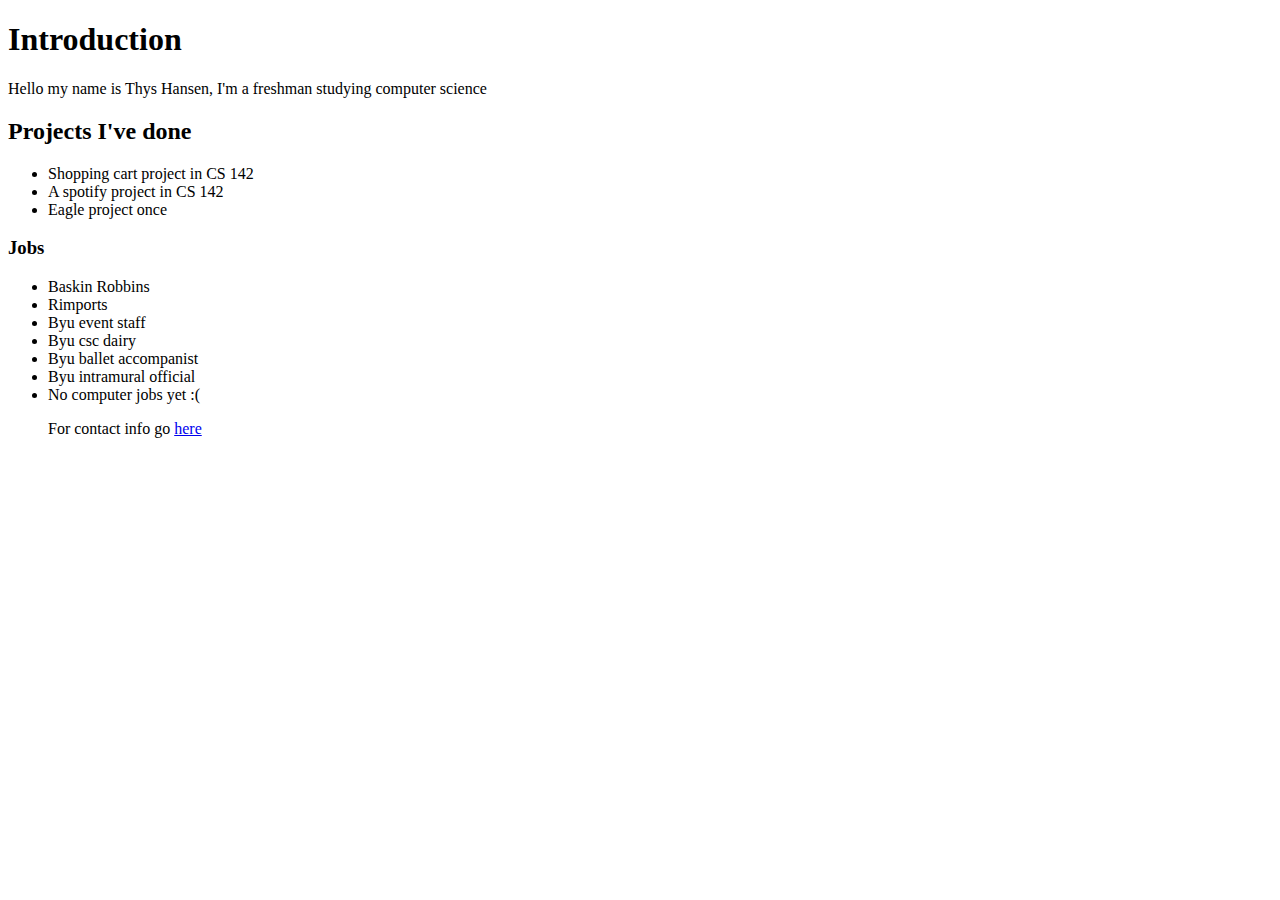
==== index.html @ f527a244 "Update index.html" ====
<!DOCTYPE html>
<html>
	<head>
		<title>This is me</title>
	</head>
	<body>
		<h1>Introduction</h1>
		<p>Hello my name is Thys Hansen, I'm a freshman studying computer science</p>
		<h2>Projects I've done</h2>
				<ul>
					<li>Shopping cart project in CS 142 </li>
					<li>A spotify project in CS 142 </li>
					<li>Eagle project once</li>
				</ul>
		<h3>Jobs</h3>
				<ul>
					<li>Baskin Robbins</li>
					<li>Rimports</li>
					<li>Byu event staff</li>
					<li>Byu csc dairy</li>
					<li>Byu ballet accompanist</li>
					<li>Byu intramural official</li>
					<li>No computer jobs yet :(</li>
		<hl>

		<p>For contact info go <a href='contact.html'>here</a></p>
	</body>
</html>
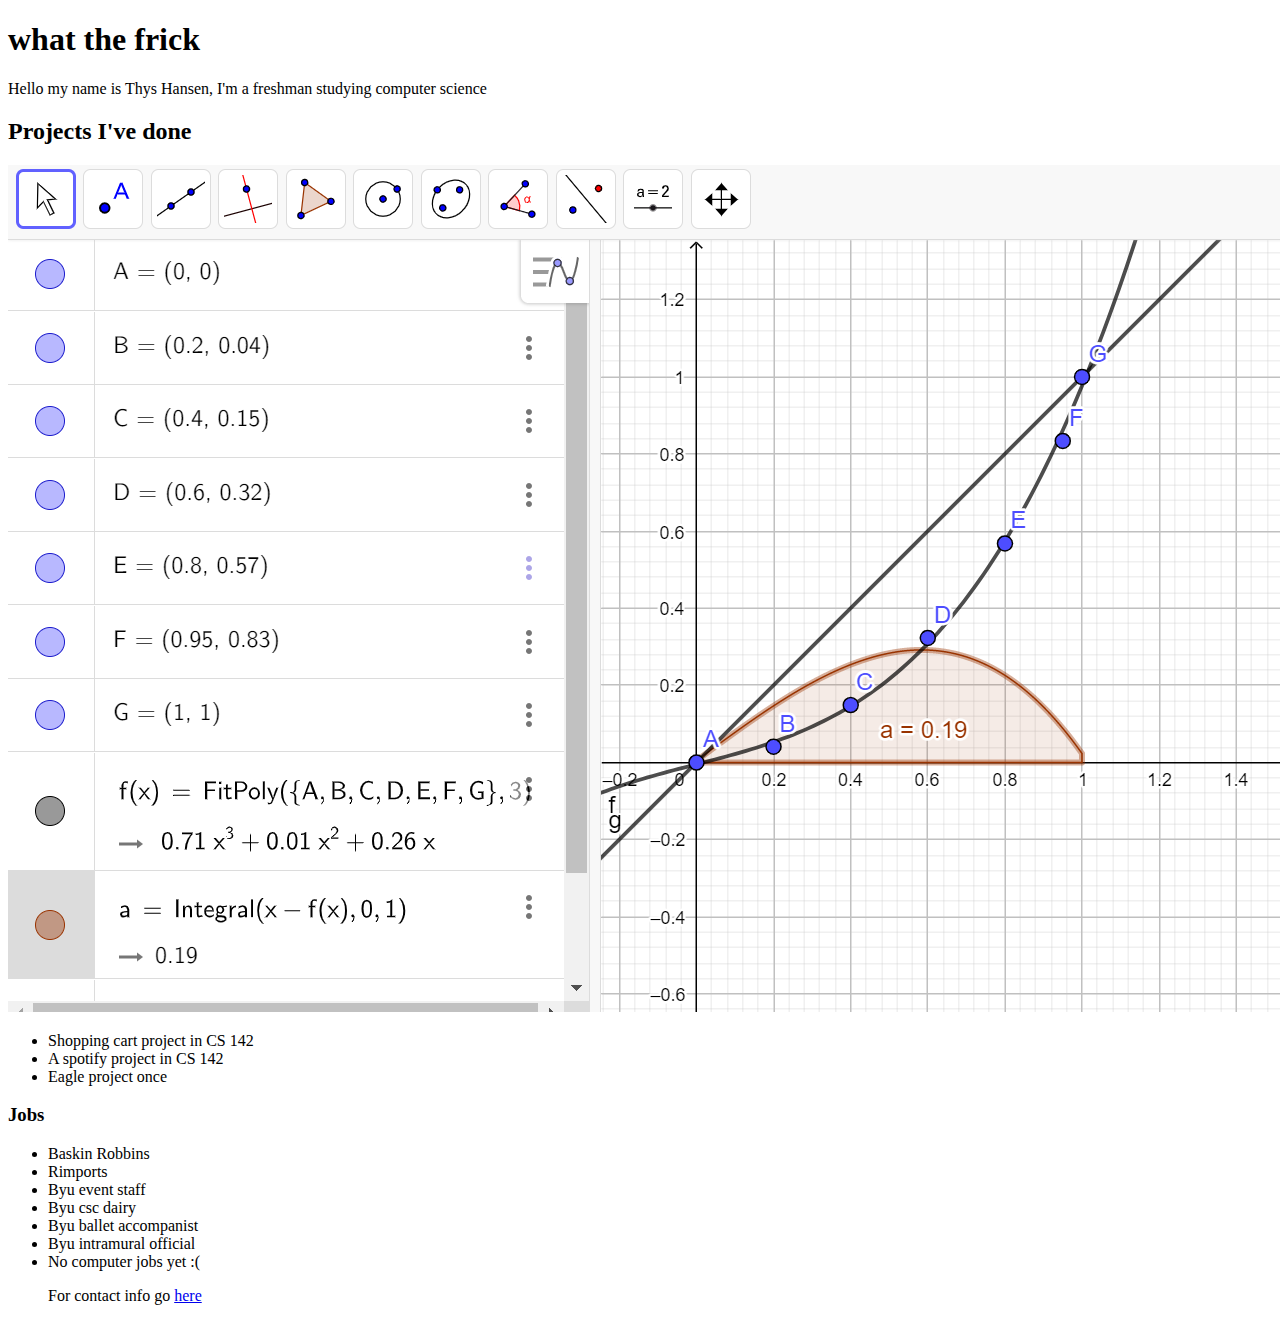
==== commit d3babf81: "sup" ====
--- a/index.html
+++ b/index.html
@@ -1,12 +1,13 @@
 <!DOCTYPE html>
 <html>
 	<head>
-		<title>This is me</title>
+		<title>Mckay is gay</title>
 	</head>
 	<body>
-		<h1>Introduction</h1>
+		<h1>what the frick</h1>
 		<p>Hello my name is Thys Hansen, I'm a freshman studying computer science</p>
 		<h2>Projects I've done</h2>
+		<img src = '.\number 4.PNG' />
 				<ul>
 					<li>Shopping cart project in CS 142 </li>
 					<li>A spotify project in CS 142 </li>
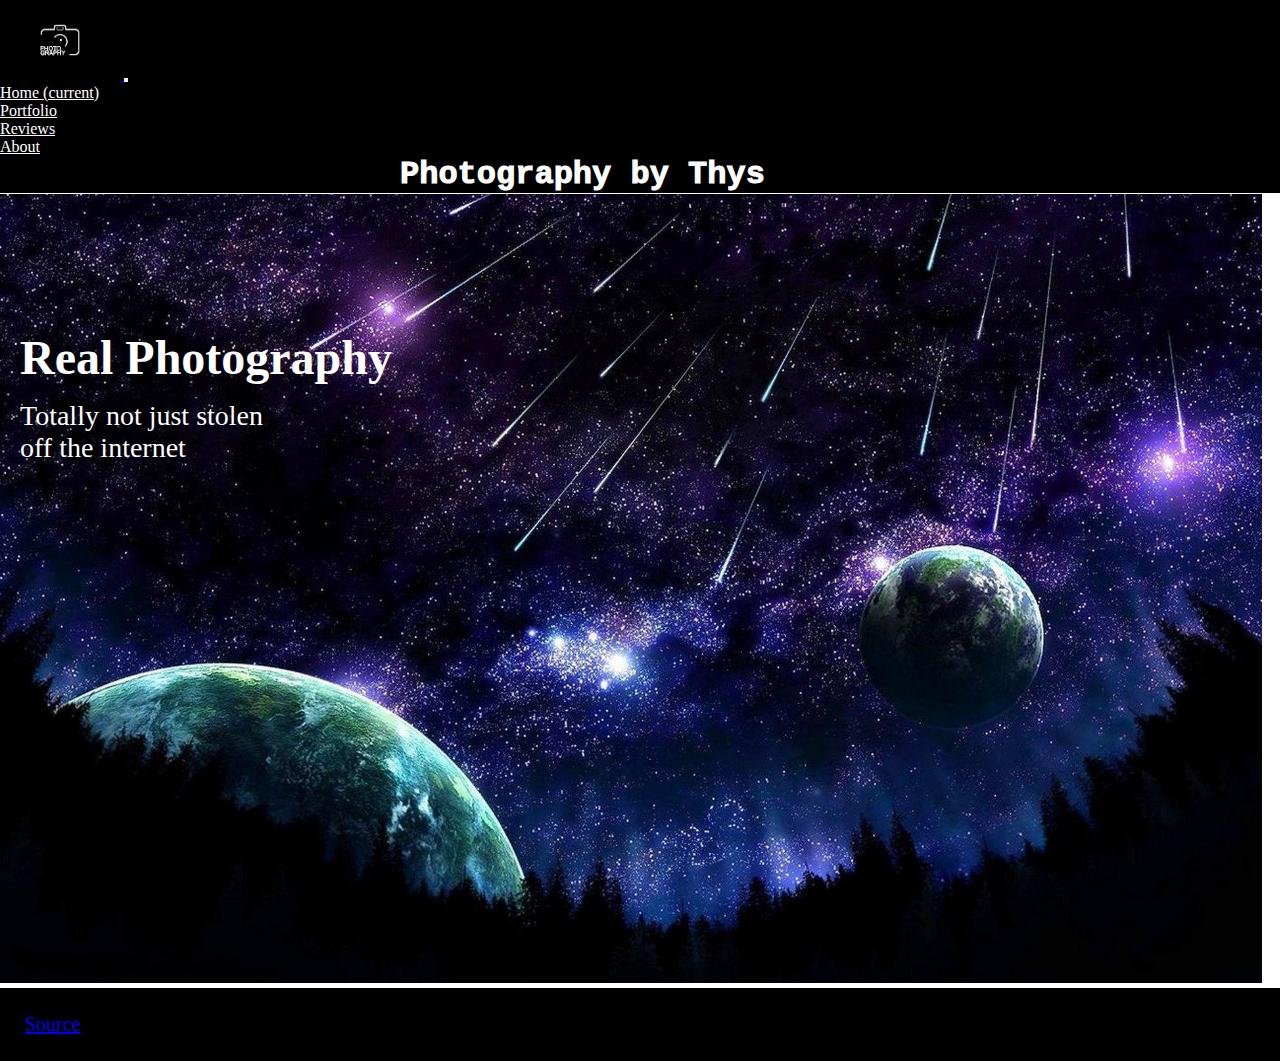
==== commit 0daf6e78: "home page" ====
--- a/index.html
+++ b/index.html
@@ -1,29 +1,53 @@
 <!DOCTYPE html>
-<html>
+<html lang = 'en'>
 	<head>
-		<title>Mckay is gay</title>
-	</head>
+		<meta charset="utf-8">
+		<meta name = "viewport" content = "width=device-width, initial-scale=1, shrink-to-fit=no">
+		<link rel="stylesheet" href="https://stackpath.bootstrapcdn.com/bootstrap/4.1.3/css/bootstrap.min.css" integrity="sha384-MCw98/SFnGE8fJT3GXwEOngsV7Zt27NXFoaoApmYm81iuXoPkFOJwJ8ERdknLPMO" crossorigin="anonymous">
+		<link rel="stylesheet" href="/styles.css" />
+		<title>Photography by Thys</title>
+	  </head>
 	<body>
-		<h1>what the frick</h1>
-		<p>Hello my name is Thys Hansen, I'm a freshman studying computer science</p>
-		<h2>Projects I've done</h2>
-		<img src = '.\number 4.PNG' />
-				<ul>
-					<li>Shopping cart project in CS 142 </li>
-					<li>A spotify project in CS 142 </li>
-					<li>Eagle project once</li>
+			<nav class="navbar navbar-expand-lg navbar-dark .navbar-nav .nav-link:focus bg-dark">
+				<a class="navbar-brand" href="#"><img src = '[data-uri]' width = "120" /> </a>
+				<button class="navbar-toggler" type="button" data-toggle="collapse" data-target="#navbarNav" aria-controls="navbarNav" aria-expanded="false" aria-label="Toggle navigation">
+				<span class="navbar-toggler-icon"></span>
+				</button>
+				<div class="collapse navbar-collapse" id="navbarNav">
+				<ul class="navbar-nav">
+					<li class="nav-item active">
+					<a class="nav-link" href="index.html">Home <span class="sr-only">(current)</span></a>
+					</li>
+					<li class="nav-item">
+					<a class="nav-link" href="home.html">Portfolio</a>
+					</li>
+					<li class="nav-item">
+					<a class="nav-link" href="contact.html">Reviews</a>
+					</li>
+					<li class="nav-item">
+					<a class="nav-link disabled" href="about.html">About</a>
+					</li>
+					<div class = "joe">
+						<p>Photography by Thys</p>
+					</div>
 				</ul>
-		<h3>Jobs</h3>
-				<ul>
-					<li>Baskin Robbins</li>
-					<li>Rimports</li>
-					<li>Byu event staff</li>
-					<li>Byu csc dairy</li>
-					<li>Byu ballet accompanist</li>
-					<li>Byu intramural official</li>
-					<li>No computer jobs yet :(</li>
-		<hl>
+				</div>
+			</nav>
+			<div class="background">
+				<img src = "images/space.jpg" height= 789px>
+			</div>
+			<h1 class = "content">
+				Real Photography
+			</h1>
+			<p class = "not-stolen">
+				Totally not just stolen<br> off the internet
+			</p>
+			<div class = "footer">
+				<p><a href="https://github.com/watathys/portfolio.git">Source</a></a></p>
+			</div>
+		  <script src="https://code.jquery.com/jquery-3.3.1.slim.min.js" integrity="sha384-q8i/X+965DzO0rT7abK41JStQIAqVgRVzpbzo5smXKp4YfRvH+8abtTE1Pi6jizo" crossorigin="anonymous"></script>
+  <script src="https://cdnjs.cloudflare.com/ajax/libs/popper.js/1.14.3/umd/popper.min.js" integrity="sha384-ZMP7rVo3mIykV+2+9J3UJ46jBk0WLaUAdn689aCwoqbBJiSnjAK/l8WvCWPIPm49" crossorigin="anonymous"></script>
+  <script src="https://stackpath.bootstrapcdn.com/bootstrap/4.1.3/js/bootstrap.min.js" integrity="sha384-ChfqqxuZUCnJSK3+MXmPNIyE6ZbWh2IMqE241rYiqJxyMiZ6OW/JmZQ5stwEULTy" crossorigin="anonymous"></script>
+</body>
 
-		<p>For contact info go <a href='contact.html'>here</a></p>
-	</body>
 </html>
--- a/styles.css
+++ b/styles.css
@@ -0,0 +1,61 @@
+ * {
+  margin: 0;
+  padding: 0;
+  box-sizing: border-box;
+}
+.bg-dark
+{
+    background-color: #000000 !important;
+}
+
+.navbar-dark .navbar-nav .nav-link:focus, .navbar-expand-lg, .navbar-dark .navbar-nav .nav-link:hover {
+    color: rgb(43, 36, 36) !important;
+    border: #fff;
+  }
+  
+  .navbar-dark .navbar-nav .nav-link
+  {
+    color: rgb(255, 255, 255) !important;
+    font-size: 100% !important;
+  }
+
+  .joe
+  {
+      font-family:'Courier New', Courier, monospace;
+      font-weight: 1000;
+      font-size: 200%;
+      color: #fff;
+      padding-left: 400px;
+  }
+  .background
+  {
+      position: relative;
+      padding-top: 1px;
+  }
+
+  .content
+  {
+      color: #fff;
+      top: 330px;
+      left: 20px;
+      font-size: 300%;
+      position: absolute;
+  }
+
+  .not-stolen
+  {
+      position: absolute;
+      color: #fff;
+      top: 400px;
+      left: 20px;
+      font-size: 175%;
+  }
+
+  .footer
+  {
+      font-size: 20px;
+      padding: 25px;
+    color: black;
+    background-color: black;
+    margin-top: 1px;
+  }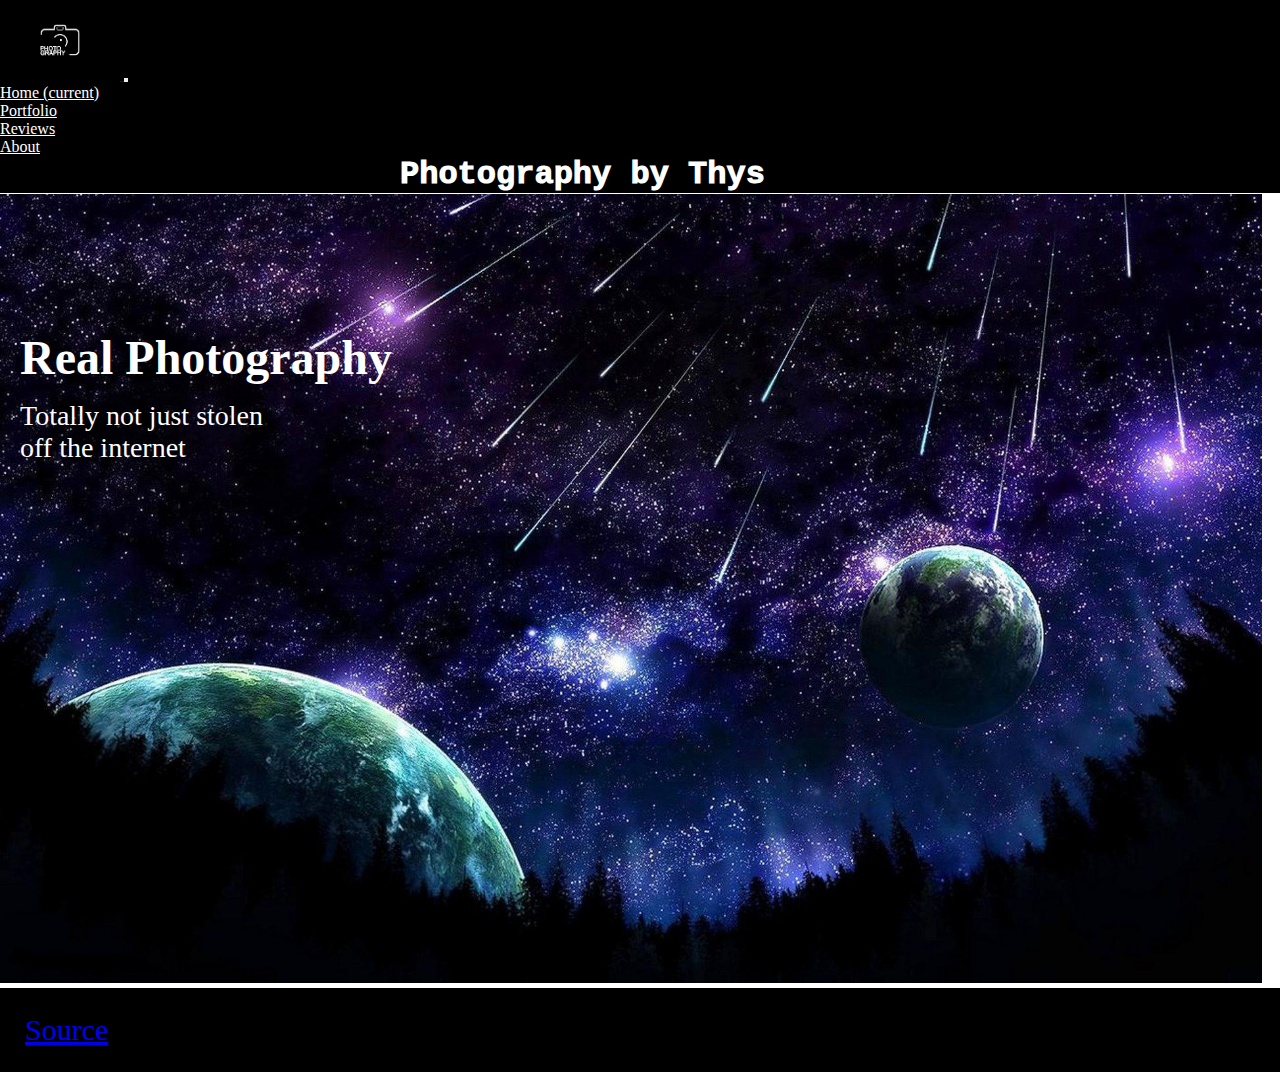
==== commit 5cb959c3: "hey now" ====
--- a/index.html
+++ b/index.html
@@ -4,7 +4,7 @@
 		<meta charset="utf-8">
 		<meta name = "viewport" content = "width=device-width, initial-scale=1, shrink-to-fit=no">
 		<link rel="stylesheet" href="https://stackpath.bootstrapcdn.com/bootstrap/4.1.3/css/bootstrap.min.css" integrity="sha384-MCw98/SFnGE8fJT3GXwEOngsV7Zt27NXFoaoApmYm81iuXoPkFOJwJ8ERdknLPMO" crossorigin="anonymous">
-		<link rel="stylesheet" href="/styles.css" />
+		<link rel="stylesheet" href="home-styles.css" />
 		<title>Photography by Thys</title>
 	  </head>
 	<body>
--- a/home-styles.css
+++ b/home-styles.css
@@ -0,0 +1,61 @@
+ * {
+  margin: 0;
+  padding: 0;
+  box-sizing: border-box;
+}
+.bg-dark
+{
+    background-color: #000000 !important;
+}
+
+.navbar-dark .navbar-nav .nav-link:focus, .navbar-expand-lg, .navbar-dark .navbar-nav .nav-link:hover {
+    color: rgb(43, 36, 36) !important;
+    border: #fff;
+  }
+  
+  .navbar-dark .navbar-nav .nav-link
+  {
+    color: rgb(255, 255, 255) !important;
+    font-size: 100% !important;
+  }
+
+  .joe
+  {
+      font-family:'Courier New', Courier, monospace;
+      font-weight: 1000;
+      font-size: 200%;
+      color: #fff;
+      padding-left: 400px;
+  }
+  .background
+  {
+      position: relative;
+      padding-top: 1px;
+  }
+
+  .content
+  {
+      color: #fff;
+      top: 330px;
+      left: 20px;
+      font-size: 300%;
+      position: absolute;
+  }
+
+  .not-stolen
+  {
+      position: absolute;
+      color: #fff;
+      top: 400px;
+      left: 20px;
+      font-size: 175%;
+  }
+
+  .footer
+  {
+      font-size: 30px;
+      padding: 25px;
+    color: black;
+    background-color: black;
+    margin-top: 1px;
+  }
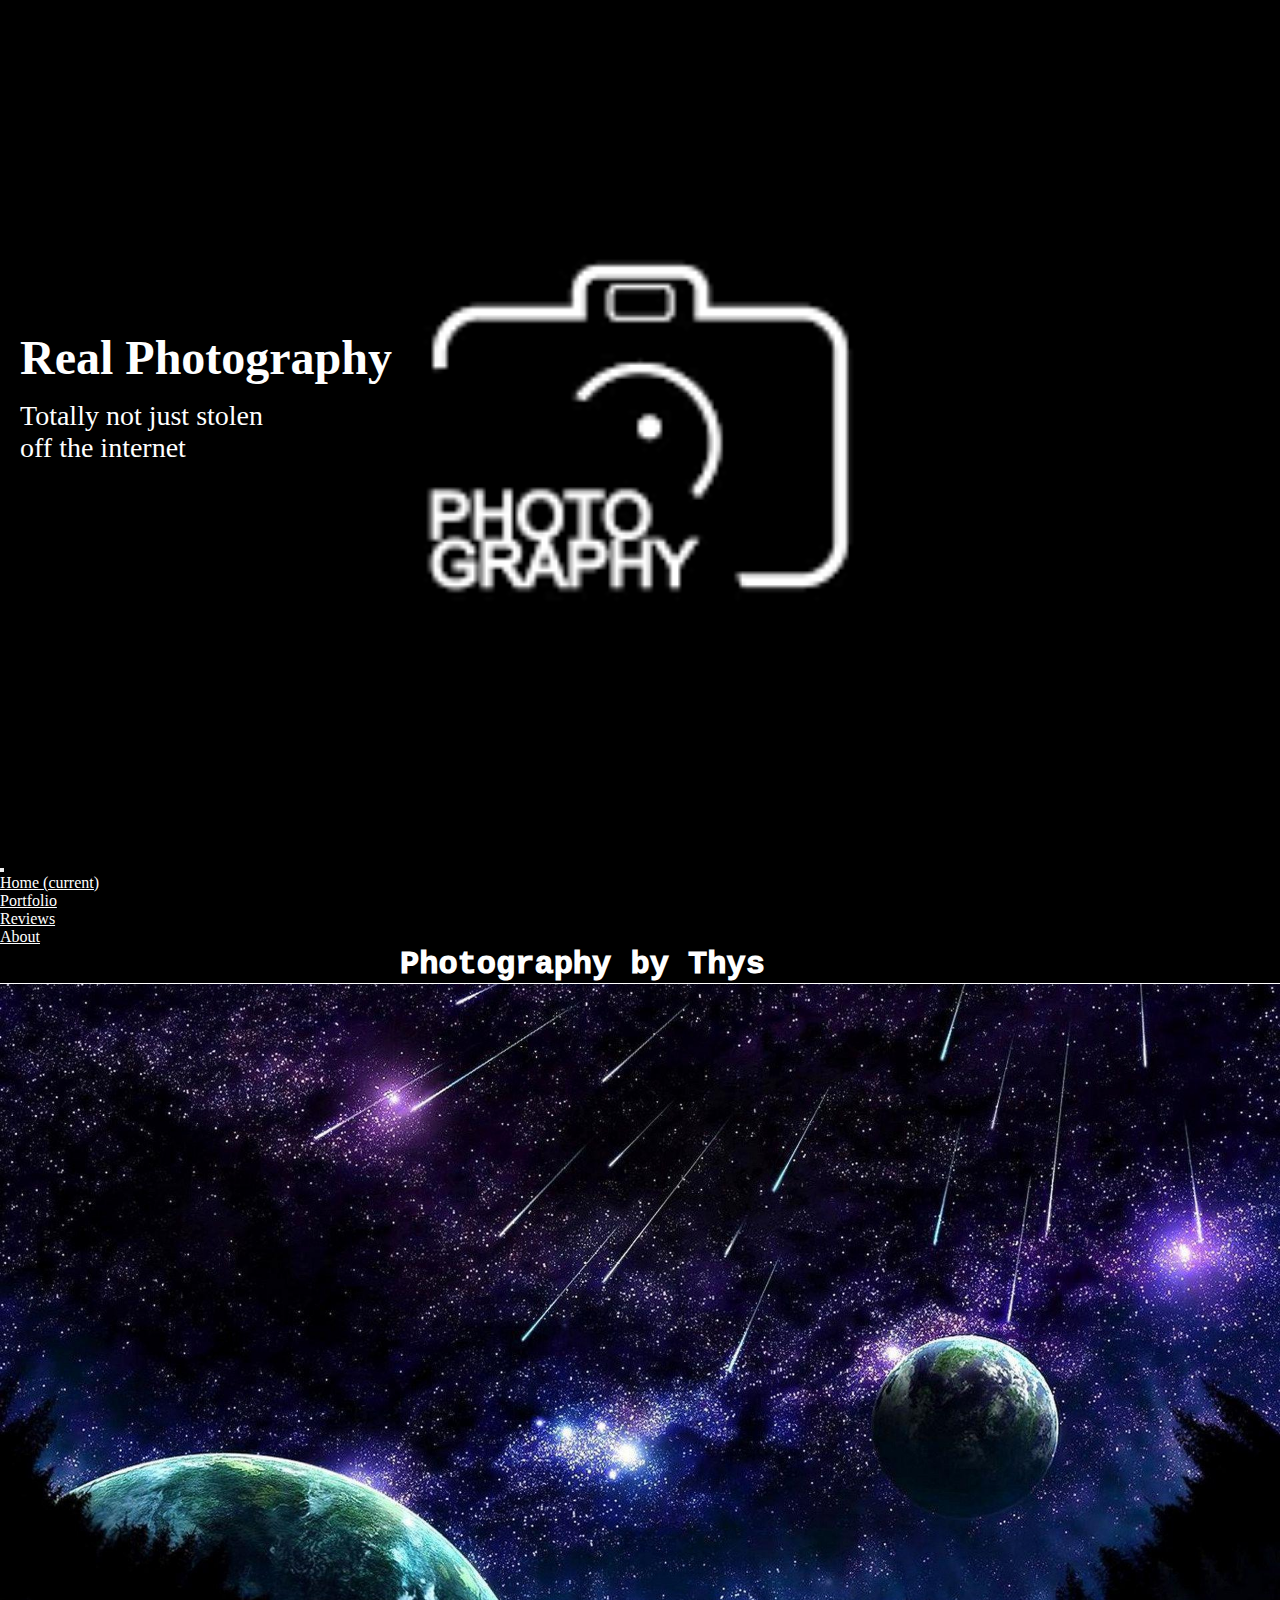
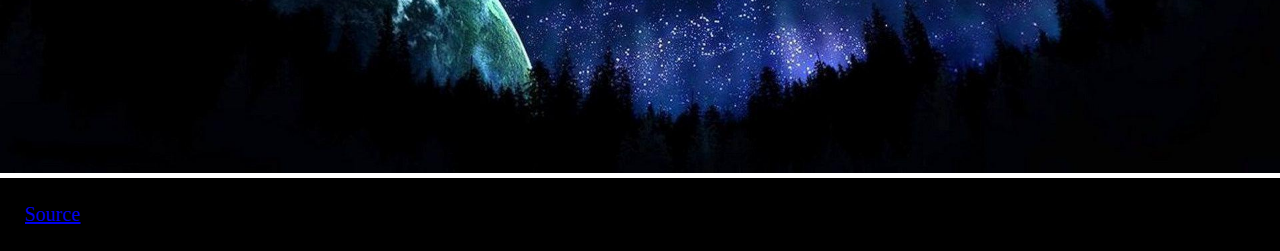
==== commit 9260010e: "l" ====
--- a/index.html
+++ b/index.html
@@ -4,7 +4,7 @@
 		<meta charset="utf-8">
 		<meta name = "viewport" content = "width=device-width, initial-scale=1, shrink-to-fit=no">
 		<link rel="stylesheet" href="https://stackpath.bootstrapcdn.com/bootstrap/4.1.3/css/bootstrap.min.css" integrity="sha384-MCw98/SFnGE8fJT3GXwEOngsV7Zt27NXFoaoApmYm81iuXoPkFOJwJ8ERdknLPMO" crossorigin="anonymous">
-		<link rel="stylesheet" href="home-styles.css" />
+		<link rel="stylesheet" href="styles.css" />
 		<title>Photography by Thys</title>
 	  </head>
 	<body>
--- a/styles.css
+++ b/styles.css
@@ -0,0 +1,67 @@
+ * {
+  margin: 0;
+  padding: 0;
+  box-sizing: border-box;
+}
+.bg-dark
+{
+    background-color: #000000 !important;
+}
+
+.navbar-dark .navbar-nav .nav-link:focus, .navbar-expand-lg, .navbar-dark .navbar-nav .nav-link:hover {
+    color: rgb(43, 36, 36) !important;
+    border: #fff;
+  }
+  
+  .navbar-dark .navbar-nav .nav-link
+  {
+    color: rgb(255, 255, 255) !important;
+    font-size: 100% !important;
+  }
+
+  .joe
+  {
+      font-family:'Courier New', Courier, monospace;
+      font-weight: 1000;
+      font-size: 200%;
+      color: #fff;
+      padding-left: 400px;
+  }
+  .background
+  {
+      position: relative;
+      padding-top: 1px;
+  }
+
+  .content
+  {
+      color: #fff;
+      top: 330px;
+      left: 20px;
+      font-size: 300%;
+      position: absolute;
+  }
+
+  .not-stolen
+  {
+      position: absolute;
+      color: #fff;
+      top: 400px;
+      left: 20px;
+      font-size: 175%;
+  }
+
+  .footer
+  {
+      font-size: 20px;
+      padding: 25px;
+    color: black;
+    background-color: black;
+    margin-top: 1px;
+  }
+
+  img 
+  {
+    width: 100%;
+  }
+  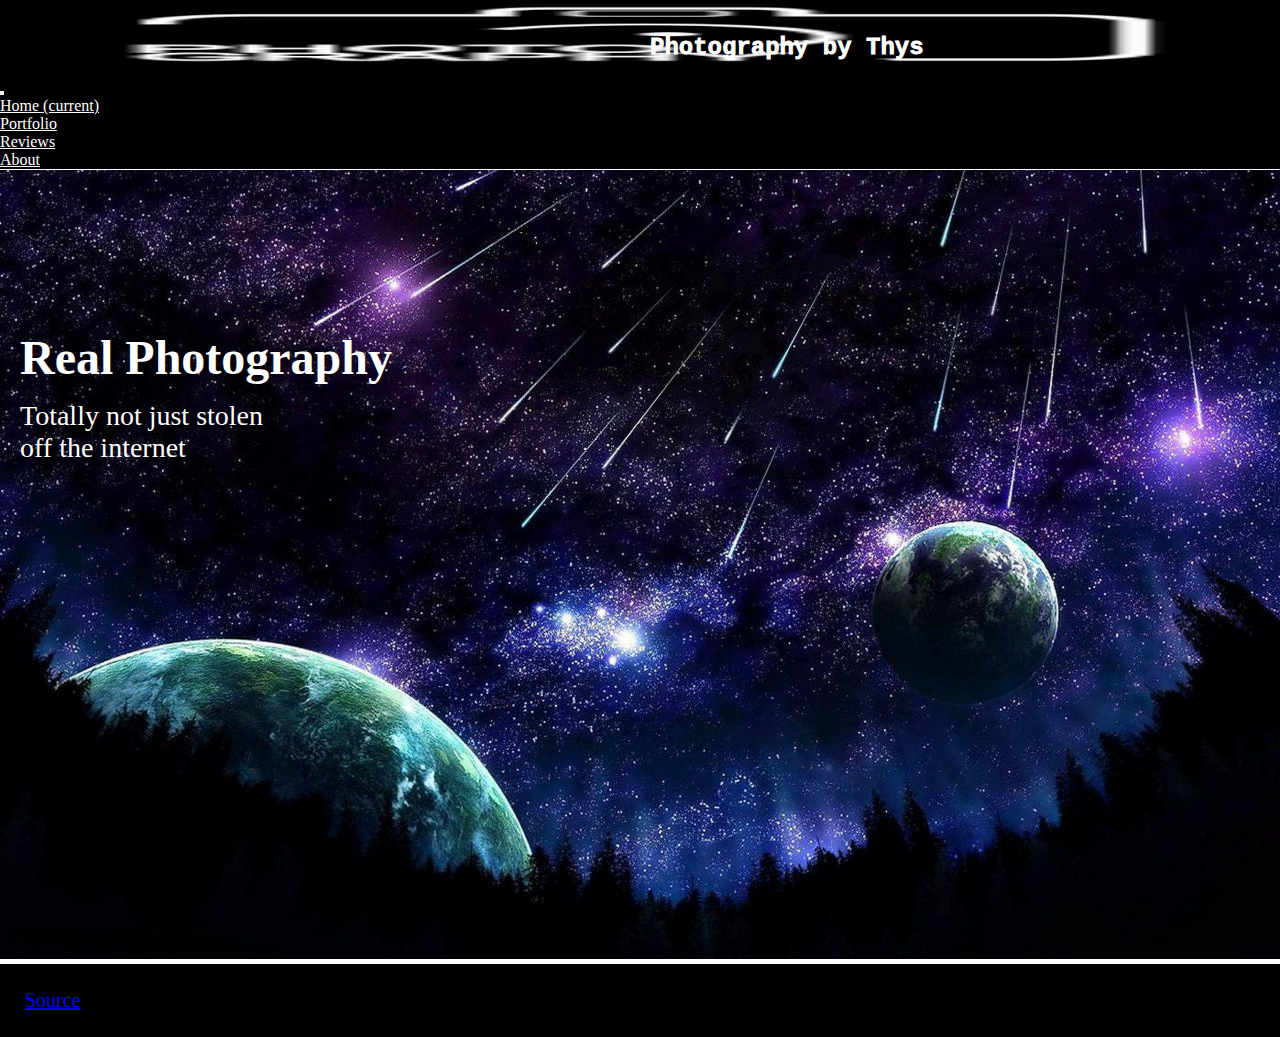
==== commit 100e0de4: "adding portfolio" ====
--- a/index.html
+++ b/index.html
@@ -4,12 +4,12 @@
 		<meta charset="utf-8">
 		<meta name = "viewport" content = "width=device-width, initial-scale=1, shrink-to-fit=no">
 		<link rel="stylesheet" href="https://stackpath.bootstrapcdn.com/bootstrap/4.1.3/css/bootstrap.min.css" integrity="sha384-MCw98/SFnGE8fJT3GXwEOngsV7Zt27NXFoaoApmYm81iuXoPkFOJwJ8ERdknLPMO" crossorigin="anonymous">
-		<link rel="stylesheet" href="styles.css" />
+		<link rel="stylesheet" href="/styles.css" />
 		<title>Photography by Thys</title>
 	  </head>
 	<body>
 			<nav class="navbar navbar-expand-lg navbar-dark .navbar-nav .nav-link:focus bg-dark">
-				<a class="navbar-brand" href="#"><img src = '[data-uri]' width = "120" /> </a>
+				<a class="navbar-brand" href="#"><img src = 'photography.PNG' height = "75" /> </a>
 				<button class="navbar-toggler" type="button" data-toggle="collapse" data-target="#navbarNav" aria-controls="navbarNav" aria-expanded="false" aria-label="Toggle navigation">
 				<span class="navbar-toggler-icon"></span>
 				</button>
@@ -27,12 +27,12 @@
 					<li class="nav-item">
 					<a class="nav-link disabled" href="about.html">About</a>
 					</li>
-					<div class = "joe">
-						<p>Photography by Thys</p>
-					</div>
 				</ul>
 				</div>
 			</nav>
+			<div class = "joe">
+				<p>Photography by Thys</p>
+			</div>
 			<div class="background">
 				<img src = "images/space.jpg" height= 789px>
 			</div>
@@ -49,5 +49,4 @@
   <script src="https://cdnjs.cloudflare.com/ajax/libs/popper.js/1.14.3/umd/popper.min.js" integrity="sha384-ZMP7rVo3mIykV+2+9J3UJ46jBk0WLaUAdn689aCwoqbBJiSnjAK/l8WvCWPIPm49" crossorigin="anonymous"></script>
   <script src="https://stackpath.bootstrapcdn.com/bootstrap/4.1.3/js/bootstrap.min.js" integrity="sha384-ChfqqxuZUCnJSK3+MXmPNIyE6ZbWh2IMqE241rYiqJxyMiZ6OW/JmZQ5stwEULTy" crossorigin="anonymous"></script>
 </body>
-
 </html>
--- a/styles.css
+++ b/styles.css
@@ -10,7 +10,6 @@
 
 .navbar-dark .navbar-nav .nav-link:focus, .navbar-expand-lg, .navbar-dark .navbar-nav .nav-link:hover {
     color: rgb(43, 36, 36) !important;
-    border: #fff;
   }
   
   .navbar-dark .navbar-nav .nav-link
@@ -21,11 +20,13 @@
 
   .joe
   {
+      position: absolute;
+      top: 34px;
+      left: 650px;
       font-family:'Courier New', Courier, monospace;
       font-weight: 1000;
-      font-size: 200%;
+      font-size: 150%;
       color: #fff;
-      padding-left: 400px;
   }
   .background
   {
@@ -60,8 +61,20 @@
     margin-top: 1px;
   }
 
+  .portfolio {
+    display: grid;
+    grid-template: auto auto auto auto auto / 1fr 1fr 1fr;
+    grid-column-gap: 10px;
+    grid-row-gap: 10px;
+  }
+  
   img 
   {
     width: 100%;
   }
+
+  .page
+  {
+      background-color: black;
+  }
   